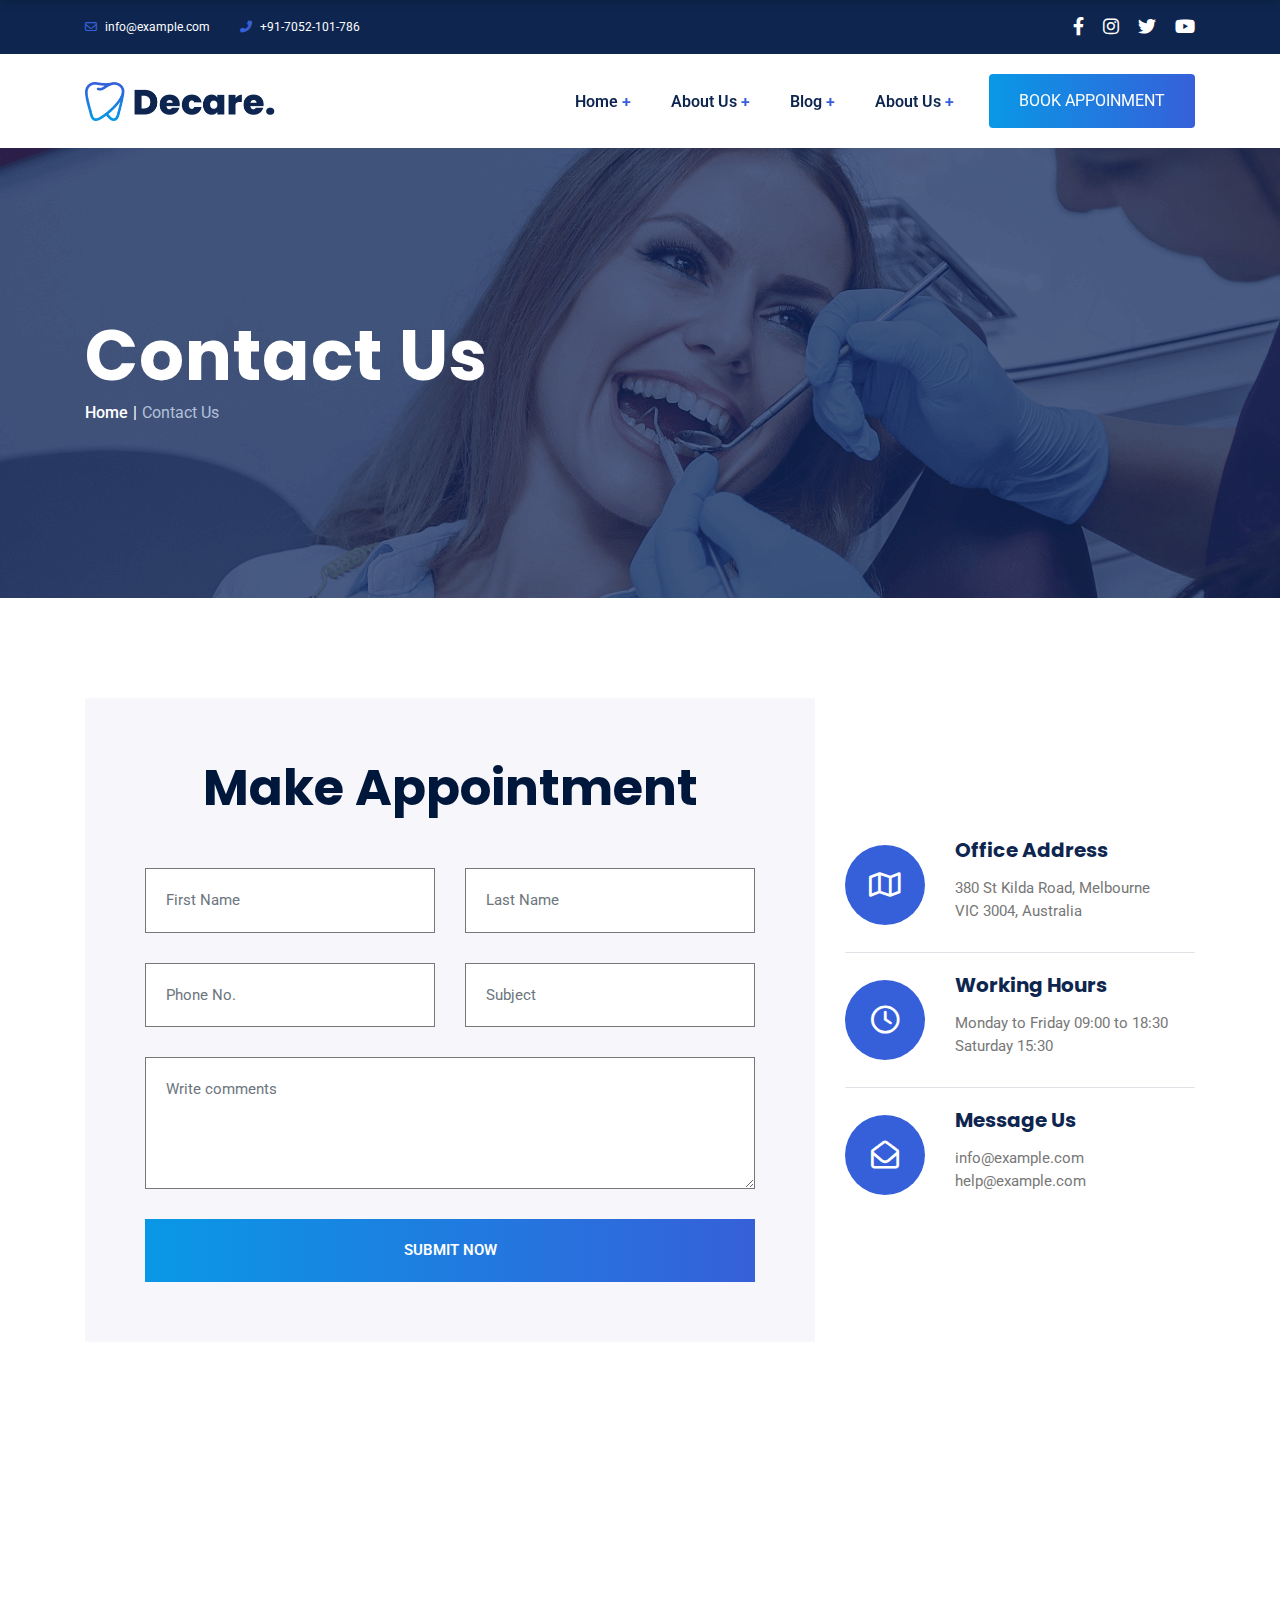
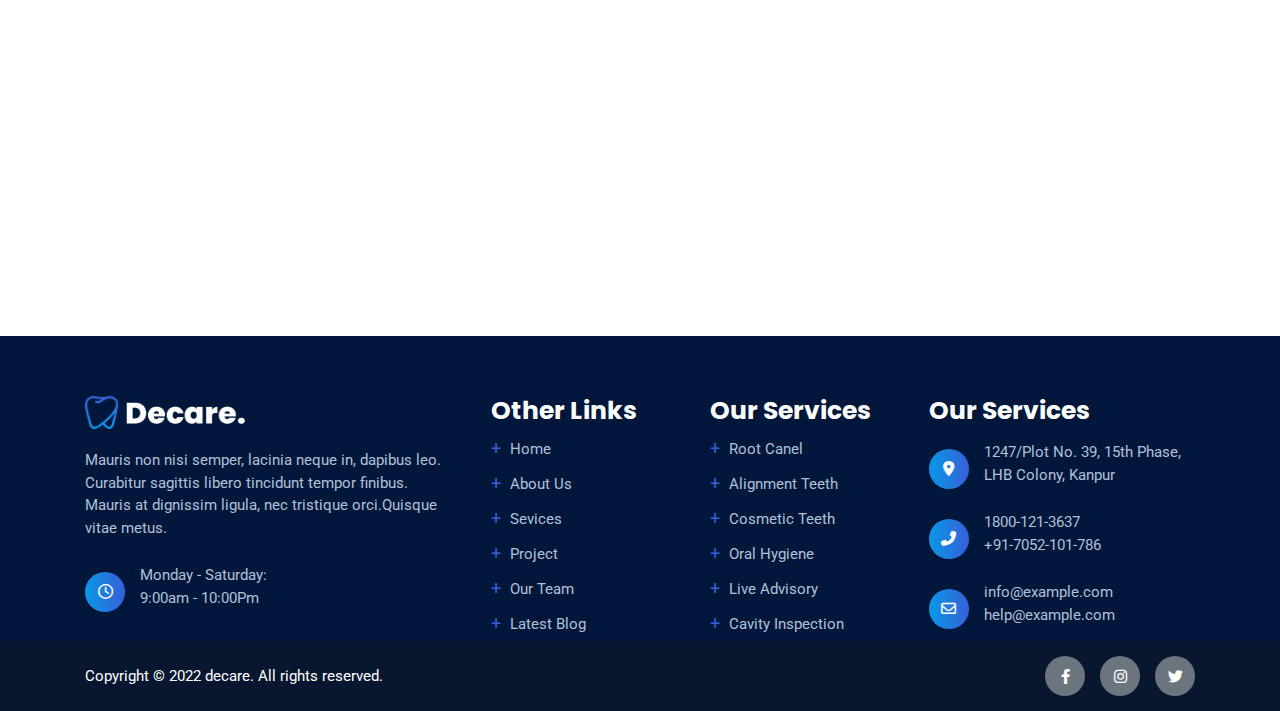
==== contact.html @ c58c46d6 "initial commit" ====
<!DOCTYPE html>
<html lang="en">

<head>
    <meta charset="UTF-8" />
    <meta http-equiv="X-UA-Compatible" content="IE=edge" />
    <meta name="viewport" content="width=device-width, initial-scale=1.0" />

    <!-- Fonts -->
    <link rel="preconnect" href="https://fonts.googleapis.com">
    <link rel="preconnect" href="https://fonts.gstatic.com" crossorigin>
    <link
        href="https://fonts.googleapis.com/css2?family=Poppins:wght@400;500;600;700&family=Roboto:wght@400;500;700&display=swap"
        rel="stylesheet">

    <!-- Fontawesome CSS -->
    <link rel="stylesheet" href="assets/vendors/fontawesome/css/all.min.css" />

    <!-- Magnific Popup CSS -->
    <link rel="stylesheet" href="assets/css/magnific-popup.css">

    <!-- Bootstrap CSS -->
    <link rel="stylesheet" href="assets/css/bootstrap.min.css" />

    <!-- Swiper CSS -->
    <link rel="stylesheet" href="assets/css/swiper-bundle.min.css" />

    <!-- Custom CSS -->
    <link rel="stylesheet" href="assets/css/main.css" />
    <title>Dental Care</title>
</head>

<body>

    <!-- Header Starts Here -->
    <header class="header" id="header">
        <!-- Header Top -->
        <div class="header-top bgText text-white py-4">
            <div class="container">
                <div class="d-flex justify-content-between align-items-center">
                    <div class="d-flex align-items-center gap-4 gap-xl-5 fs-12 py-2">
                        <div class="">
                            <span class="themeColorDark me-2">
                                <i class="fa-regular fa-envelope"></i>
                            </span>
                            <span>
                                info@example.com
                            </span>
                        </div>
                        <div class="">
                            <span class="themeColorDark me-2">
                                <i class="fa-solid fa-phone-flip"></i>
                            </span>
                            <span>
                                +91-7052-101-786
                            </span>
                        </div>
                    </div>
                    <div class="">
                        <ul class="fs-18">
                            <li class="d-inline-block ms-4">
                                <a class="text-white hoverThemeDark" href="#">
                                    <i class="fa-brands fa-facebook-f"></i>
                                </a>
                            </li>
                            <li class="d-inline-block ms-4">
                                <a class="text-white hoverThemeDark" href="#">
                                    <i class="fa-brands fa-instagram"></i>
                                </a>
                            </li>
                            <li class="d-inline-block ms-4">
                                <a class="text-white hoverThemeDark" href="#">
                                    <i class="fa-brands fa-twitter"></i>
                                </a>
                            </li>
                            <li class="d-inline-block ms-4">
                                <a class="text-white hoverThemeDark" href="#">
                                    <i class="fa-brands fa-youtube"></i>
                                </a>
                            </li>
                        </ul>

                    </div>
                </div>
            </div>
        </div>

        <!-- Header Main -->
        <nav class="navbar navbar-expand-lg navbar-light bg-transparent py-20 position-relative" style="z-index: 1000">
            <div class="container">
                <a class="navbar-brand logo" href="index.html">
                    <img src="assets/images/logo.png" alt="Logo">
                </a>

                <button class="navbar-toggler border-dark" type="button" data-bs-toggle="collapse"
                    data-bs-target="#navbarSupportedContent" aria-controls="navbarSupportedContent"
                    aria-expanded="false" aria-label="Toggle navigation">
                    <span class="navbar-toggler-icon"></span>
                </button>

                <div class="collapse navbar-collapse" id="navbarSupportedContent">
                    <ul
                        class="navbar-nav ms-auto mb-2 mb-lg-0 fontRoboto fw-semibold align-items-center gap-5 text-capitalize">
                        <li class="nav-item">
                            <a class="nav-link textColor hoverThemeDark" aria-current="page" href="index.html">
                                Home
                                <span class="themeColorDark">+</span>
                            </a>
                        </li>
                        <li class="nav-item">
                            <a class="nav-link textColor hoverThemeDark" aria-current="page" href="index.html">
                                About Us
                                <span class="themeColorDark">+</span>
                            </a>
                        </li>
                        <li class="nav-item">
                            <a class="nav-link textColor hoverThemeDark" aria-current="page" href="blog.html">
                                Blog
                                <span class="themeColorDark">+</span>
                            </a>
                        </li>
                        <li class="nav-item">
                            <a class="nav-link textColor hoverThemeDark" aria-current="page" href="contact.html">
                                About Us
                                <span class="themeColorDark">+</span>
                            </a>
                        </li>
                        <li class="nav-item">
                            <a class="btn btnPrimary py-4" aria-current="page" href="contact.html">
                                Book appoinment
                            </a>
                        </li>
                    </ul>
                </div>
            </div>
        </nav>

        <!-- Sticy Navbar -->
        <nav class="navbar navbar-expand-lg bg-white shadow py-20" id="stickyNav">
            <div class="container">
                <a class="navbar-brand logo" href="index.html">
                    <img src="assets/images/logo.png" alt="Logo">
                </a>

                <button class="navbar-toggler" type="button" data-bs-toggle="collapse"
                    data-bs-target="#navbarSupportedContent" aria-controls="navbarSupportedContent"
                    aria-expanded="false" aria-label="Toggle navigation">
                    <span class="navbar-toggler-icon"></span>
                </button>

                <div class="collapse navbar-collapse" id="navbarSupportedContent">
                    <ul
                        class="navbar-nav ms-auto mb-2 mb-lg-0 fontRoboto fw-semibold align-items-center gap-5 text-capitalize">
                        <li class="nav-item">
                            <a class="nav-link textColor hoverThemeDark" aria-current="page" href="index.html">
                                Home
                                <span class="themeColorDark">+</span>
                            </a>
                        </li>
                        <li class="nav-item">
                            <a class="nav-link textColor hoverThemeDark" aria-current="page" href="index.html">
                                About Us
                                <span class="themeColorDark">+</span>
                            </a>
                        </li>
                        <li class="nav-item">
                            <a class="nav-link textColor hoverThemeDark" aria-current="page" href="blog.html">
                                Blog
                                <span class="themeColorDark">+</span>
                            </a>
                        </li>
                        <li class="nav-item">
                            <a class="nav-link textColor hoverThemeDark" aria-current="page" href="contact.html">
                                About Us
                                <span class="themeColorDark">+</span>
                            </a>
                        </li>
                        <li class="nav-item">
                            <a class="btn btnPrimary py-4" aria-current="page" href="contact.html">
                                Book appoinment
                            </a>
                        </li>
                    </ul>
                </div>
            </div>
        </nav>
    </header>
    <!-- Header Ends Here -->



    <!-- Main Contents Start Here -->
    <main class="main" id="main">

        <!-- Breadcrumb Section Starts Here -->
        <section class="breadcrumbArea text-white d-flex align-items-center"
            style="background-image: url(assets/images/serviceBannerBG.png)">
            <div class="container">
                <h1 class="fs-70 fw-bold fontPoppins" style="letter-spacing: 1px">Contact Us</h1>
                <nav style="--bs-breadcrumb-divider: '|';" aria-label="breadcrumb">
                    <ol class="breadcrumb">
                        <li class="breadcrumb-item"><a href="#">Home</a></li>
                        <li class="breadcrumb-item active" aria-current="page">Contact Us</li>
                    </ol>
                </nav>
            </div>
        </section>
        <!-- Breadcrumb Section Ends Here -->


        <!-- Contact Section Starts Here -->
        <section class="contactArea">
            <div class="container">
                <div class="row g-5 align-items-center">
                    <div class="col-lg-8">
                        <div class="contactFormArea p-60" style="background-color: #f7f6fb">
                            <h1 class="fs-50 fw-bold fontPoppins textColorDark text-center mb-50">Make Appointment</h1>

                            <form action="" class="contactForm">
                                <div class="row g-5">
                                    <div class="col-lg-6">
                                        <input type="text" class="form-control fs-4 rounded-0 p-20 bg-white"
                                            placeholder="First Name">
                                    </div>
                                    <div class="col-lg-6">
                                        <input type="text" class="form-control fs-4 rounded-0 p-20 bg-white"
                                            placeholder="Last Name">
                                    </div>
                                    <div class="col-lg-6">
                                        <input type="text" class="form-control fs-4 rounded-0 p-20 bg-white"
                                            placeholder="Phone No.">
                                    </div>
                                    <div class="col-lg-6">
                                        <input type="text" class="form-control fs-4 rounded-0 p-20 bg-white"
                                            placeholder="Subject">
                                    </div>
                                    <div class="col-12">
                                        <textarea name="" id="" rows="4"
                                            class="form-control fs-4 rounded-0 p-20 bg-white"
                                            placeholder="Write comments"></textarea>
                                    </div>
                                    <div class="col-12">
                                        <button class="btn btnPrimary fs-4 fw-semibold rounded-0 p-20 w-100">Submit
                                            now</button>
                                    </div>
                                </div>
                            </form>
                        </div>
                    </div>

                    <div class="col-lg-4">
                        <div class="contactDetails">

                            <div class="d-flex align-items-center gap-5 py-20 border-bottom">
                                <div class="contactIcon fs-28 bgThemeDark text-white rounded-circle d-flex justify-content-center align-items-center"
                                    style="width: 8rem; height: 8rem;">
                                    <i class="fa-regular fa-map"></i>
                                </div>

                                <div class="contactInfo">
                                    <h4 class="fs-2 fw-bold fontPoppins text-capitalize mb-4">
                                        Office address
                                    </h4>
                                    <p class="fs-15 textColorLight lh-base">
                                        380 St Kilda Road, Melbourne
                                        <br>
                                        VIC 3004, Australia
                                    </p>
                                </div>
                            </div>

                            <div class="d-flex align-items-center gap-5 py-20 border-bottom">
                                <div class="contactIcon fs-28 bgThemeDark text-white rounded-circle d-flex justify-content-center align-items-center"
                                    style="width: 8rem; height: 8rem;">
                                    <i class="fa-regular fa-clock"></i>
                                </div>

                                <div class="contactInfo">
                                    <h4 class="fs-2 fw-bold fontPoppins text-capitalize mb-4">
                                        Working Hours
                                    </h4>
                                    <p class="fs-15 textColorLight lh-base">
                                        Monday to Friday 09:00 to 18:30
                                        <br>
                                        Saturday 15:30
                                    </p>
                                </div>
                            </div>

                            <div class="d-flex align-items-center gap-5 py-20">
                                <div class="contactIcon fs-28 bgThemeDark text-white rounded-circle d-flex justify-content-center align-items-center"
                                    style="width: 8rem; height: 8rem;">
                                    <i class="fa-regular fa-envelope-open"></i>
                                </div>

                                <div class="contactInfo">
                                    <h4 class="fs-2 fw-bold fontPoppins text-capitalize mb-4">
                                        Message Us
                                    </h4>
                                    <p class="fs-15 textColorLight lh-base">
                                        <a class="textColorLight" href="mailto:info@example.com">info@example.com</a>
                                        <br>
                                        <a class="textColorLight" href="mailto:help@example.com">help@example.com</a>
                                    </p>
                                </div>
                            </div>

                        </div>
                    </div>

                </div>
            </div>
        </section>
        <!-- Contact Section Ends Here -->


        <!-- Map Section Starts Here -->
        <section class="map pb-0">
            <div class="container-fluid px-0">
                <div class="row">
                    <div class="col-lg-12">
                        <iframe
                            src="https://www.google.com/maps/embed?pb=!1m16!1m12!1m3!1d464882.5759426801!2d88.42710999049326!3d24.45442366974879!2m3!1f0!2f0!3f0!3m2!1i1024!2i768!4f13.1!2m1!1ssonamosjid!5e0!3m2!1sen!2sbd!4v1675693571826!5m2!1sen!2sbd"
                            width="100%" height="450" style="border:0;" allowfullscreen="" loading="lazy"
                            referrerpolicy="no-referrer-when-downgrade"></iframe>
                    </div>
                </div>
            </div>
        </section>
        <!-- Map Section Ends Here -->

    </main>
    <!-- Main Contents End Here -->


    <!-- Footer Starts Here -->
    <footer class="footer bgDark pt-60" id="footer">
        <div class="container">
            <div class="row g-4 justify-content-between  textColorLight2">
                <div class="col-lg-4">
                    <div class="footerCol">
                        <a href="index.html" class="d-inline-block mb-20">
                            <img class="logoSmall" src="assets/images/logoWhite.png" alt="">
                        </a>

                        <p class="fs-15 lh-base mb-25">
                            Mauris non nisi semper, lacinia neque in, dapibus leo. Curabitur sagittis libero tincidunt
                            tempor finibus. Mauris at
                            dignissim ligula, nec tristique orci.Quisque vitae metus.
                        </p>

                        <div class="d-flex gap-4 align-items-center">
                            <div class="circleIcon">
                                <i class="fa-regular fa-clock"></i>
                            </div>

                            <p class="iconDetails fs-15 lh-base">
                                Monday - Saturday:
                                <br>
                                9:00am - 10:00Pm
                            </p>
                        </div>
                    </div>
                </div>
                <div class="col-lg-2">
                    <div class="footerCol">
                        <h1 class="text-white text-capitalize fontPoppins fw-bold">Other links</h1>

                        <ul class="text-capitalize fs-15 lh-lg">
                            <li>
                                <a class="textColorLight2" href="index.html">
                                    <span class="themeColorDark fs-3 me-2">+</span>
                                    <span class="hoverWhite">Home</span>
                                </a>
                            </li>
                            <li>
                                <a class="textColorLight2" href="about.html">
                                    <span class="themeColorDark fs-3 me-2">+</span>
                                    <span class="hoverWhite">About us</span>
                                </a>
                            </li>
                            <li>
                                <a class="textColorLight2" href="services.html">
                                    <span class="themeColorDark fs-3 me-2">+</span>
                                    <span class="hoverWhite">Sevices</span>
                                </a>
                            </li>
                            <li>
                                <a class="textColorLight2" href="projects.html">
                                    <span class="themeColorDark fs-3 me-2">+</span>
                                    <span class="hoverWhite">Project</span>
                                </a>
                            </li>
                            <li>
                                <a class="textColorLight2" href="team.html">
                                    <span class="themeColorDark fs-3 me-2">+</span>
                                    <span class="hoverWhite">Our team</span>
                                </a>
                            </li>
                            <li>
                                <a class="textColorLight2" href="blog.html">
                                    <span class="themeColorDark fs-3 me-2">+</span>
                                    <span class="hoverWhite">Latest blog</span>
                                </a>
                            </li>
                        </ul>
                    </div>
                </div>
                <div class="col-lg-2">
                    <div class="footerCol">
                        <h1 class="text-white text-capitalize fontPoppins fw-bold">Our services</h1>

                        <ul class="text-capitalize fs-15 lh-lg">
                            <li>
                                <a class="textColorLight2" href="#">
                                    <span class="themeColorDark fs-3 me-2">+</span>
                                    <span class="hoverWhite">Root Canel</span>
                                </a>
                            </li>
                            <li>
                                <a class="textColorLight2" href="#">
                                    <span class="themeColorDark fs-3 me-2">+</span>
                                    <span class="hoverWhite">Alignment Teeth</span>
                                </a>
                            </li>
                            <li>
                                <a class="textColorLight2" href="#">
                                    <span class="themeColorDark fs-3 me-2">+</span>
                                    <span class="hoverWhite">Cosmetic Teeth</span>
                                </a>
                            </li>
                            <li>
                                <a class="textColorLight2" href="#">
                                    <span class="themeColorDark fs-3 me-2">+</span>
                                    <span class="hoverWhite">Oral Hygiene</span>
                                </a>
                            </li>
                            <li>
                                <a class="textColorLight2" href="#">
                                    <span class="themeColorDark fs-3 me-2">+</span>
                                    <span class="hoverWhite">Live Advisory</span>
                                </a>
                            </li>
                            <li>
                                <a class="textColorLight2" href="#">
                                    <span class="themeColorDark fs-3 me-2">+</span>
                                    <span class="hoverWhite">Cavity Inspection</span>
                                </a>
                            </li>
                        </ul>
                    </div>
                </div>
                <div class="col-lg-4 col-xl-3">
                    <div class="footerCol">
                        <h1 class="text-white text-capitalize fontPoppins fw-bold">Our services</h1>

                        <div class="d-flex gap-4 align-items-center mt-4">
                            <div class="circleIcon">
                                <i class="fa-solid fa-location-dot"></i>
                            </div>

                            <p class="iconDetails fs-15 lh-base">
                                1247/Plot No. 39, 15th Phase,
                                <br>
                                LHB Colony, Kanpur
                            </p>
                        </div>

                        <div class="d-flex gap-4 align-items-center mt-4">
                            <div class="circleIcon">
                                <i class="fa-solid fa-phone-flip"></i>
                            </div>

                            <p class="iconDetails fs-15 lh-base">
                                1800-121-3637
                                <br>
                                +91-7052-101-786
                            </p>
                        </div>

                        <div class="d-flex gap-4 align-items-center mt-4">
                            <div class="circleIcon">
                                <i class="fa-regular fa-envelope"></i>
                            </div>

                            <p class="iconDetails fs-15 lh-base">
                                <a class="textColorLight2 hoverWhite"
                                    href="mailto:info@example.com">info@example.com</a>
                                <br>
                                <a class="textColorLight2 hoverWhite"
                                    href="mailto:help@example.com">help@example.com</a>
                            </p>
                        </div>

                    </div>
                </div>
            </div>
        </div>

        <div class="copyRight py-4 bgDark2 text-white">
            <div class="container">
                <div class="d-flex justify-content-between align-items-center">
                    <p class="fs-15 mb-0">
                        Copyright &copy; 2022 decare. All rights reserved.
                    </p>

                    <div class="socialIcons d-flex gap-4">
                        <a href="#" class="circleIcon bgImgNone bg-secondary text-white">
                            <i class="fa-brands fa-facebook-f"></i>
                        </a>
                        <a href="#" class="circleIcon bgImgNone bg-secondary text-white">
                            <i class="fa-brands fa-instagram"></i>
                        </a>
                        <a href="#" class="circleIcon bgImgNone bg-secondary text-white">
                            <i class="fa-brands fa-twitter"></i>
                        </a>
                    </div>
                </div>
            </div>
        </div>
    </footer>
    <!-- Footer Ends Here -->



    <script src="assets/js/bootstrap.bundle.min.js"></script>
    <script src="assets/js/swiper-bundle.min.js"></script>
    <script src="assets/js/jquery.min.js"></script>
    <script src="assets/js/masonry.pkgd.min.js"></script>
    <script src="assets/js/jquery.magnific-popup.min.js"></script>
    <script src="assets/js/script.js"></script>
</body>

</html>
---- assets/css/main.css ----
@import url("custom-css/reset.css");
@import url("custom-css/variables.css");
@import url("custom-css/reusable.css");
@import url("custom-css/button.css");
@import url("custom-css/header.css");
@import url("style.css");
@import url("custom-css/media-queries.css");
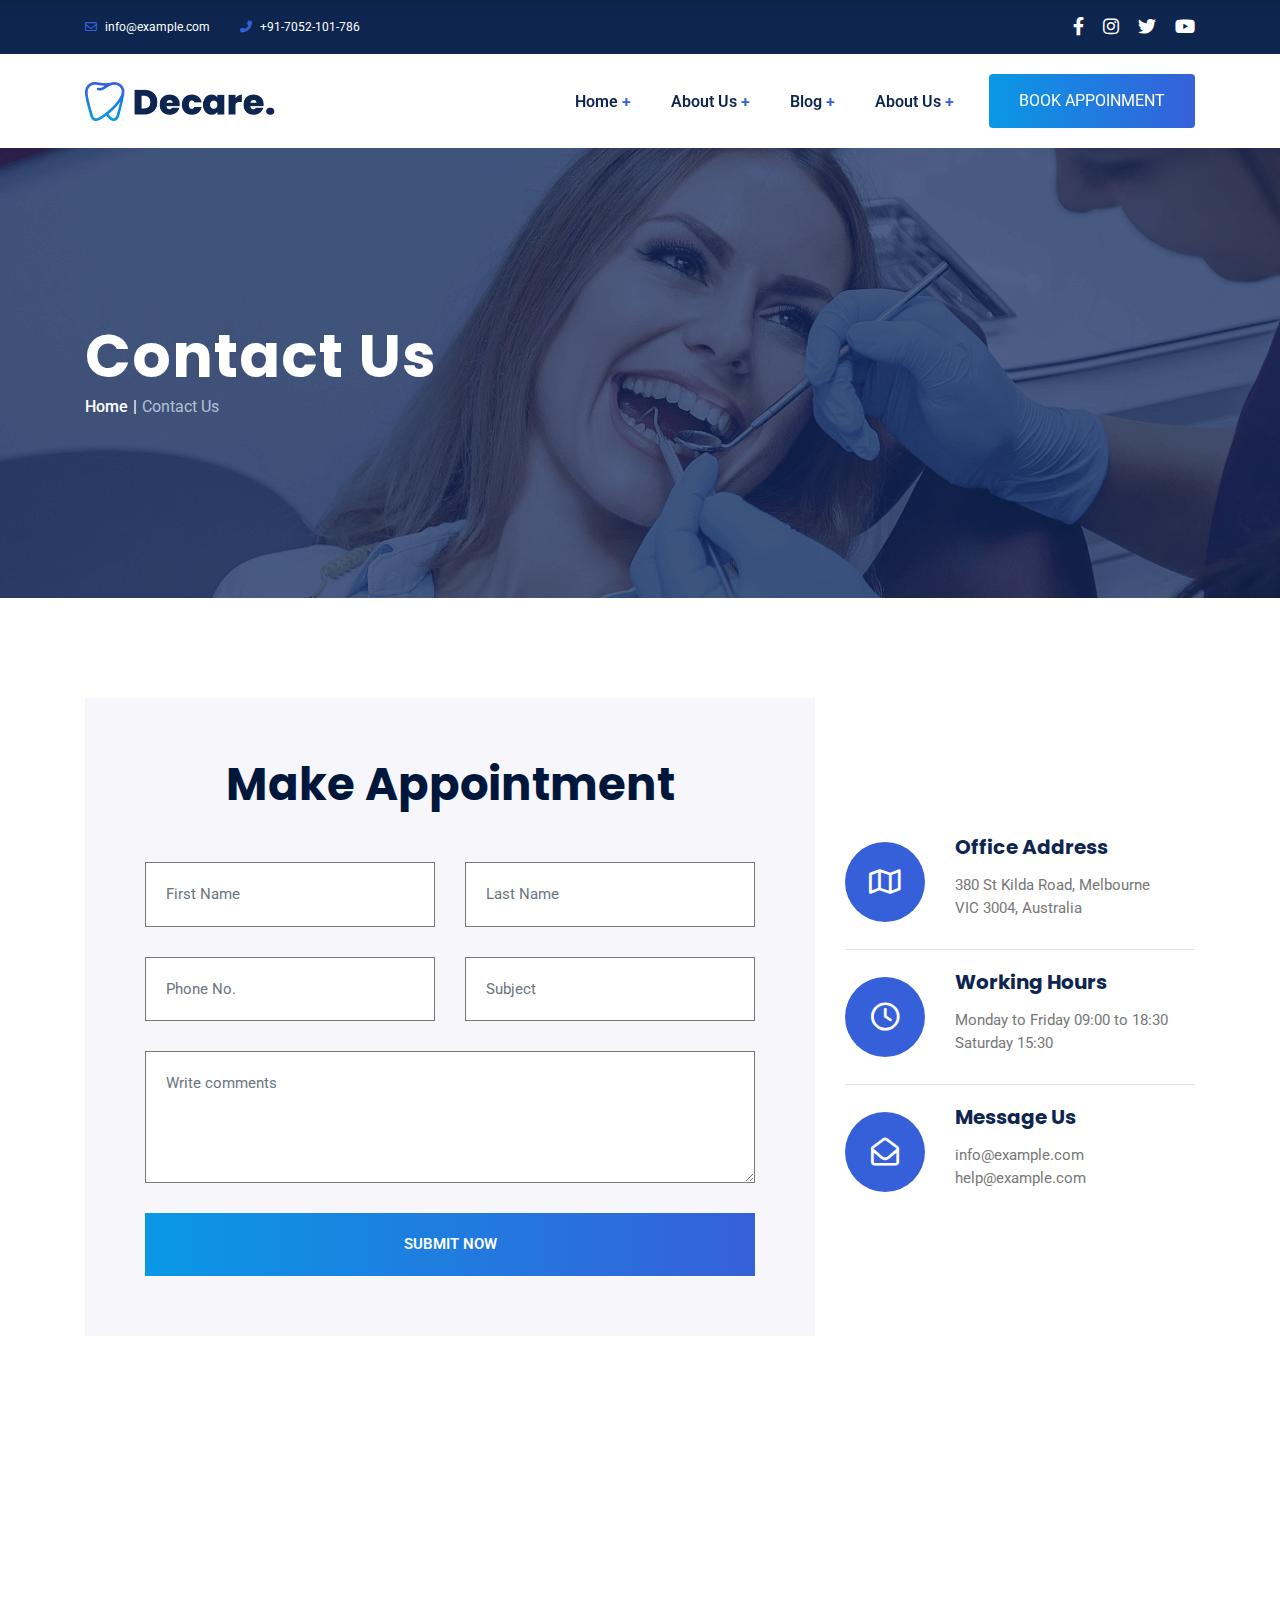
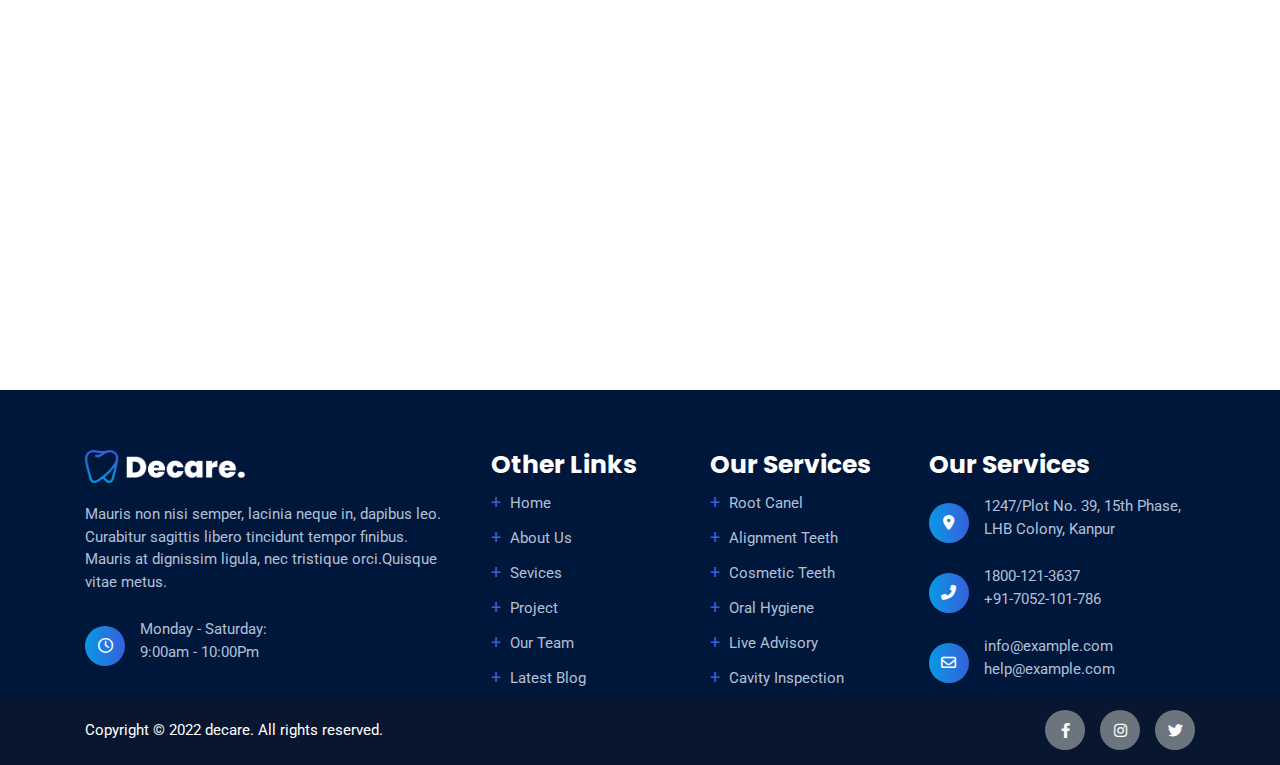
==== commit 50f3a071: "initial commit" ====
--- a/contact.html
+++ b/contact.html
@@ -38,7 +38,8 @@
         <div class="header-top bgText text-white py-4">
             <div class="container">
                 <div class="d-flex justify-content-between align-items-center">
-                    <div class="d-flex align-items-center gap-4 gap-xl-5 fs-12 py-2">
+                    <div
+                        class="d-flex flex-column flex-sm-row align-items-center gap-2 gap-sm-4 gap-xl-5 fs-12 py-sm-2">
                         <div class="">
                             <span class="themeColorDark me-2">
                                 <i class="fa-regular fa-envelope"></i>
@@ -58,22 +59,22 @@
                     </div>
                     <div class="">
                         <ul class="fs-18">
-                            <li class="d-inline-block ms-4">
+                            <li class="d-inline-block ms-3 ms-sm-4">
                                 <a class="text-white hoverThemeDark" href="#">
                                     <i class="fa-brands fa-facebook-f"></i>
                                 </a>
                             </li>
-                            <li class="d-inline-block ms-4">
+                            <li class="d-inline-block ms-3 ms-sm-4">
                                 <a class="text-white hoverThemeDark" href="#">
                                     <i class="fa-brands fa-instagram"></i>
                                 </a>
                             </li>
-                            <li class="d-inline-block ms-4">
+                            <li class="d-inline-block ms-3 ms-sm-4">
                                 <a class="text-white hoverThemeDark" href="#">
                                     <i class="fa-brands fa-twitter"></i>
                                 </a>
                             </li>
-                            <li class="d-inline-block ms-4">
+                            <li class="d-inline-block ms-3 ms-sm-4">
                                 <a class="text-white hoverThemeDark" href="#">
                                     <i class="fa-brands fa-youtube"></i>
                                 </a>
@@ -86,21 +87,22 @@
         </div>
 
         <!-- Header Main -->
-        <nav class="navbar navbar-expand-lg navbar-light bg-transparent py-20 position-relative" style="z-index: 1000">
+        <nav class="navbar navbar-expand-lg navbar-light bg-transparent py-20 position-relative headerMain"
+            style="z-index: 1000">
             <div class="container">
                 <a class="navbar-brand logo" href="index.html">
                     <img src="assets/images/logo.png" alt="Logo">
                 </a>
 
                 <button class="navbar-toggler border-dark" type="button" data-bs-toggle="collapse"
-                    data-bs-target="#navbarSupportedContent" aria-controls="navbarSupportedContent"
-                    aria-expanded="false" aria-label="Toggle navigation">
+                    data-bs-target="#navbarMain" aria-controls="navbarMain" aria-expanded="false"
+                    aria-label="Toggle navigation">
                     <span class="navbar-toggler-icon"></span>
                 </button>
 
-                <div class="collapse navbar-collapse" id="navbarSupportedContent">
+                <div class="collapse navbar-collapse" id="navbarMain">
                     <ul
-                        class="navbar-nav ms-auto mb-2 mb-lg-0 fontRoboto fw-semibold align-items-center gap-5 text-capitalize">
+                        class="navbar-nav ms-auto mt-4 mt-lg-0 mb-2 mb-lg-0 fontRoboto fw-semibold align-items-center gap-4 gap-lg-5 text-capitalize">
                         <li class="nav-item">
                             <a class="nav-link textColor hoverThemeDark" aria-current="page" href="index.html">
                                 Home
@@ -136,21 +138,21 @@
         </nav>
 
         <!-- Sticy Navbar -->
-        <nav class="navbar navbar-expand-lg bg-white shadow py-20" id="stickyNav">
+        <nav class="navbar navbar-expand-lg navbar-light bg-white shadow py-20" id="stickyNav">
             <div class="container">
                 <a class="navbar-brand logo" href="index.html">
                     <img src="assets/images/logo.png" alt="Logo">
                 </a>
 
-                <button class="navbar-toggler" type="button" data-bs-toggle="collapse"
-                    data-bs-target="#navbarSupportedContent" aria-controls="navbarSupportedContent"
-                    aria-expanded="false" aria-label="Toggle navigation">
+                <button class="navbar-toggler border-dark" type="button" data-bs-toggle="collapse"
+                    data-bs-target="#navbarMainSticy" aria-controls="navbarMainSticy" aria-expanded="false"
+                    aria-label="Toggle navigation">
                     <span class="navbar-toggler-icon"></span>
                 </button>
 
-                <div class="collapse navbar-collapse" id="navbarSupportedContent">
+                <div class="collapse navbar-collapse" id="navbarMainSticy">
                     <ul
-                        class="navbar-nav ms-auto mb-2 mb-lg-0 fontRoboto fw-semibold align-items-center gap-5 text-capitalize">
+                        class="navbar-nav ms-auto mt-4 mt-lg-0 mb-2 mb-lg-0 fontRoboto fw-semibold align-items-center gap-4 gap-lg-5 text-capitalize">
                         <li class="nav-item">
                             <a class="nav-link textColor hoverThemeDark" aria-current="page" href="index.html">
                                 Home
@@ -186,7 +188,6 @@
         </nav>
     </header>
     <!-- Header Ends Here -->
-
 
 
     <!-- Main Contents Start Here -->
@@ -337,7 +338,7 @@
     <footer class="footer bgDark pt-60" id="footer">
         <div class="container">
             <div class="row g-4 justify-content-between  textColorLight2">
-                <div class="col-lg-4">
+                <div class="col-sm-6 col-lg-4">
                     <div class="footerCol">
                         <a href="index.html" class="d-inline-block mb-20">
                             <img class="logoSmall" src="assets/images/logoWhite.png" alt="">
@@ -362,7 +363,7 @@
                         </div>
                     </div>
                 </div>
-                <div class="col-lg-2">
+                <div class="col-sm-6 col-lg-2">
                     <div class="footerCol">
                         <h1 class="text-white text-capitalize fontPoppins fw-bold">Other links</h1>
 
@@ -406,7 +407,7 @@
                         </ul>
                     </div>
                 </div>
-                <div class="col-lg-2">
+                <div class="col-sm-6 col-lg-2">
                     <div class="footerCol">
                         <h1 class="text-white text-capitalize fontPoppins fw-bold">Our services</h1>
 
@@ -450,7 +451,7 @@
                         </ul>
                     </div>
                 </div>
-                <div class="col-lg-4 col-xl-3">
+                <div class="col-sm-6 col-lg-4 col-xl-3">
                     <div class="footerCol">
                         <h1 class="text-white text-capitalize fontPoppins fw-bold">Our services</h1>
 
@@ -504,7 +505,7 @@
                         Copyright &copy; 2022 decare. All rights reserved.
                     </p>
 
-                    <div class="socialIcons d-flex gap-4">
+                    <div class="socialIcons d-flex gap-3 gap-sm-4">
                         <a href="#" class="circleIcon bgImgNone bg-secondary text-white">
                             <i class="fa-brands fa-facebook-f"></i>
                         </a>
@@ -526,7 +527,6 @@
     <script src="assets/js/bootstrap.bundle.min.js"></script>
     <script src="assets/js/swiper-bundle.min.js"></script>
     <script src="assets/js/jquery.min.js"></script>
-    <script src="assets/js/masonry.pkgd.min.js"></script>
     <script src="assets/js/jquery.magnific-popup.min.js"></script>
     <script src="assets/js/script.js"></script>
 </body>
